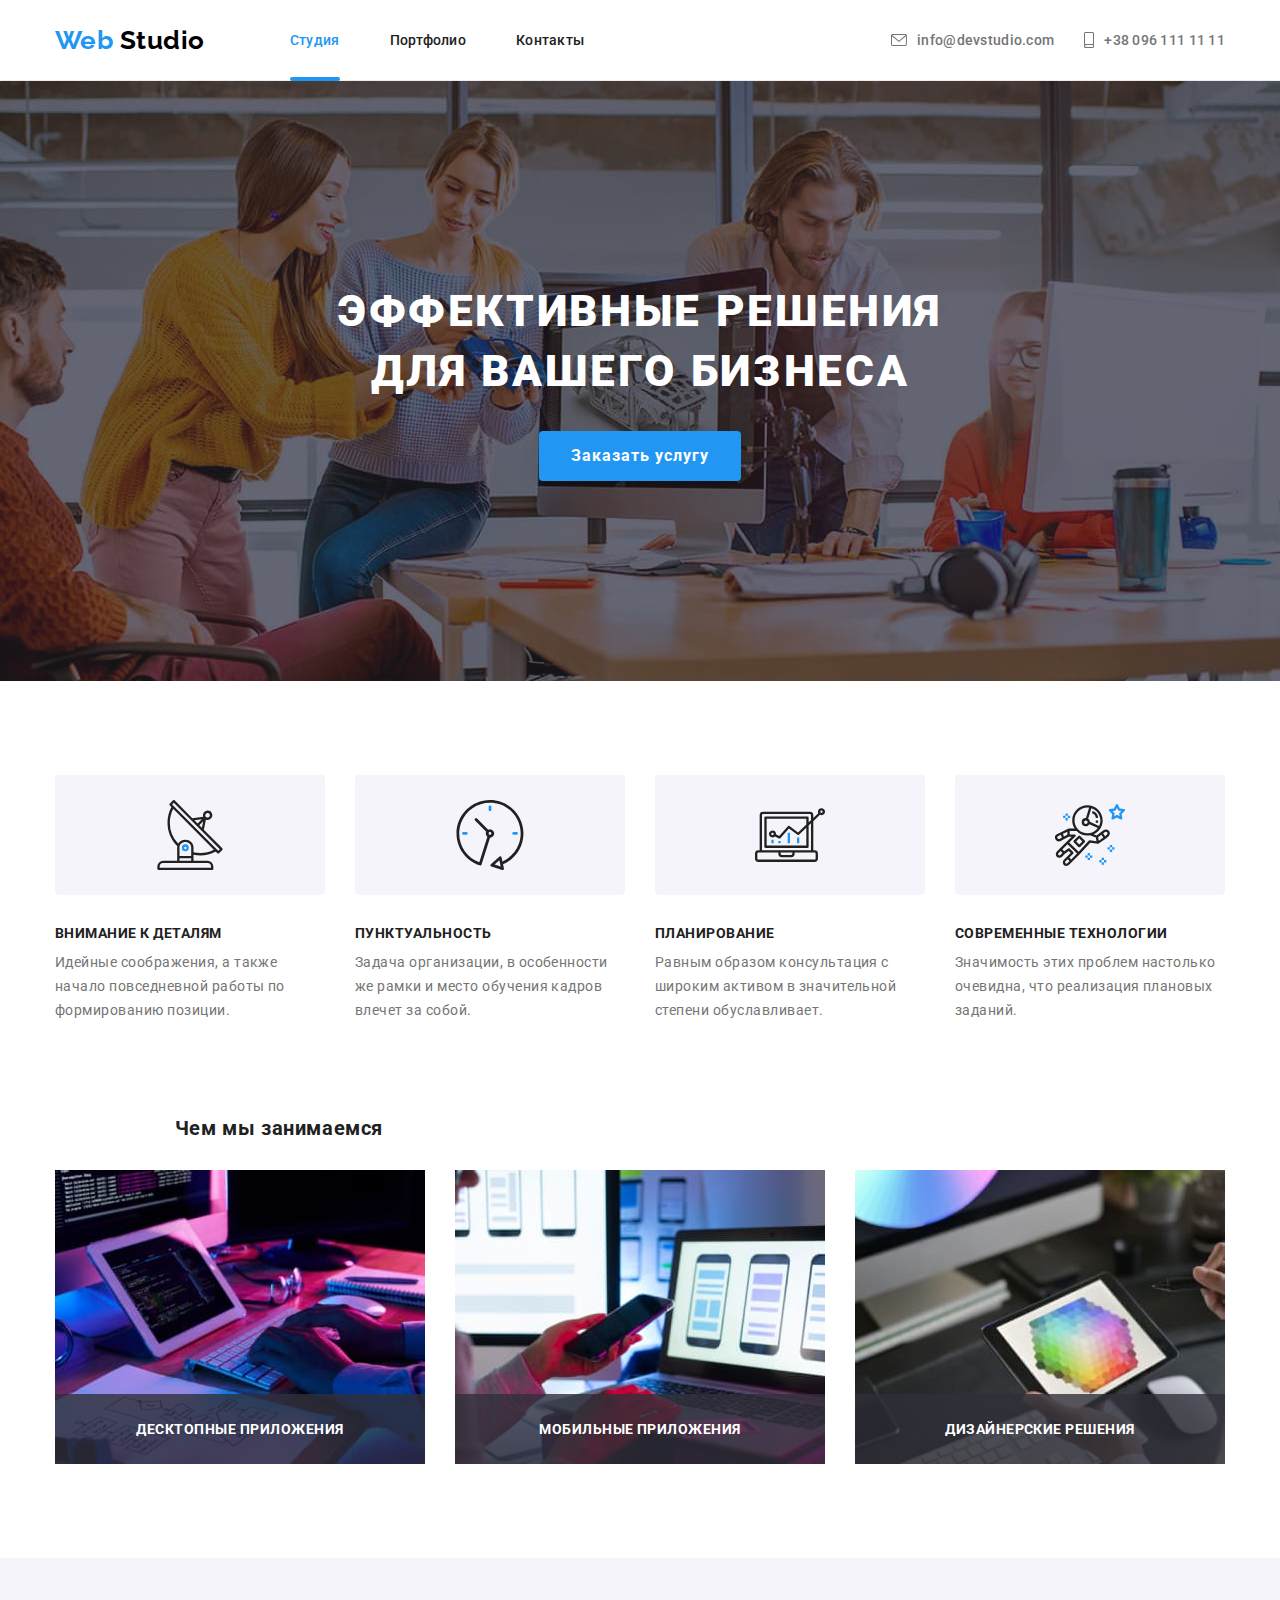
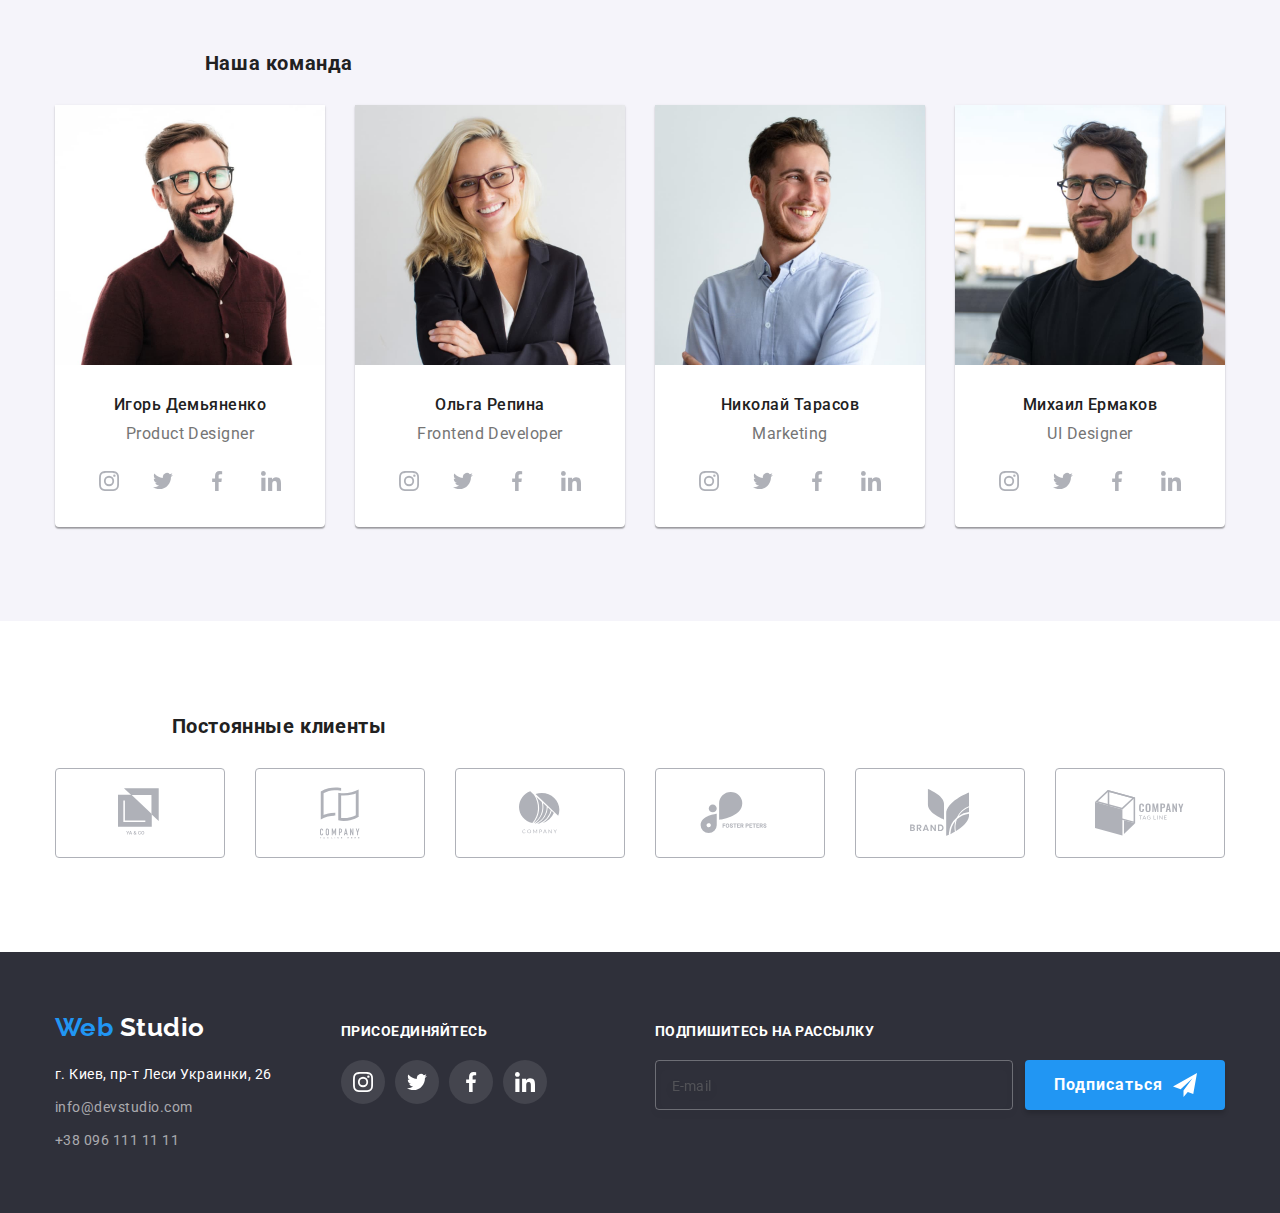
==== index.html @ e3953357 "1" ====
<!DOCTYPE html>
<html lang="ru">

<head>
    <meta charset="UTF-8" />
    <meta name="viewport" content="width=device-width, initial-scale=1.0" />
    <title>Studio</title>
    <link
        href="https://fonts.googleapis.com/css2?family=Raleway:wght@700&family=Roboto:wght@400;500;700;900&display=swap"
        rel="stylesheet" />
    <link rel="stylesheet" href="./css/normalize.css" />
    <link rel="stylesheet" href="./css/styles.css" />
    <link rel="stylesheet" href="./css/studio.css" />
    <link rel="stylesheet" href="./css/modal.css" />
</head>

<body>
    <header>
        <div class="container page-header">
            <nav class="header-nav">
                <a href="./" class="logo"> <span>Web </span>Studio</a>
                <ul class="site-nav list">
                    <li class="item"><a href="./index.html" class="link current">Студия</a></li>
                    <li class="item"><a href="./portfolio.html" class="link">Портфолио</a></li>
                    <li class="item"><a href="#" class="link">Контакты</a></li>
                </ul>
            </nav>
            <ul class="contacts list">
                <li class="contacts item">
                    <a href="mailto:info@devstudio.com" class="link" target="_blank" rel="noopener noreferrer">
                        <svg class="contacts-icon envelope">
                            <use href="./images/sprite.svg#icon-envelope"></use>
                        </svg>
                        <span>info@devstudio.com</span>
                    </a>
                </li>
                <li class="contacts item">
                    <a href="tel:+380961111111" class="link" target="_blank" rel="noopener noreferrer">
                        <svg class="contacts-icon smartphone">
                            <use href="./images/sprite.svg#icon-smartphone"></use>
                        </svg>
                        <span>+38 096 111 11 11</span>
                    </a>
                </li>
            </ul>
        </div>
    </header>
    <main>
        <!--Герой-->
        <section class="hero">
            <div class="hero-container">
                <h1 class="hero-title">Эффективные решения для вашего бизнеса</h1>
                <button type="button" class="btn-main" data-modal-open>Заказать услугу</button>
            </div>
        </section>
        <!--Преимущества-->
        <section class="features no-padding">
            <div class="container">
                <h2 hidden class="visually-hidden">Advantage</h2>
                <ul class="features-list list">
                    <li class="features-item">
                        <div class="features-icon-bg">
                            <svg class="features-icon">
                                <use href="./images/sprite.svg#icon-antenna"></use>
                            </svg>
                        </div>
                        <h3 class="features-title">Внимание к деталям</h3>
                        <p>Идейные соображения, а также начало повседневной работы по формированию позиции.</p>
                    </li>
                    <li class="features-item">
                        <div class="features-icon-bg">
                            <svg class="features-icon">
                                <use href="./images/sprite.svg#icon-clock"></use>
                            </svg>
                        </div>
                        <h3 class="features-title">Пунктуальность</h3>
                        <p>Задача организации, в особенности же рамки и место обучения кадров влечет за собой.</p>
                    </li>
                    <li class="features-item">
                        <div class="features-icon-bg">
                            <svg class="features-icon">
                                <use href="./images/sprite.svg#icon-diagram"></use>
                            </svg>
                        </div>
                        <h3 class="features-title">Планирование</h3>
                        <p>Равным образом консультация с широким активом в значительной степени обуславливает.</p>
                    </li>
                    <li class="features-item">
                        <div class="features-icon-bg">
                            <svg class="features-icon">
                                <use href="./images/sprite.svg#icon-astronaut"></use>
                            </svg>
                        </div>
                        <h3 class="features-title">Современные технологии</h3>
                        <p>Значимость этих проблем настолько очевидна, что реализация плановых заданий.</p>
                    </li>
                </ul>
            </div>
        </section>
        <!--Чем мы занимаемся-->
        <section class="services">
            <div class="container">
                <h2 class="section-title">Чем мы занимаемся</h2>
                <ul class="services-list list">
                    <li class="flex-element">
                        <img src="./images/img1.jpg" alt="Десктопные приложения" width="370" />
                        <h3>Десктопные приложения</h3>
                    </li>
                    <li class="flex-element">
                        <img src="./images/img2.jpg" alt="Мобильные приложения" width="370" />
                        <h3>Мобильные приложения</h3>
                    </li>
                    <li class="flex-element">
                        <img src="./images/img3.jpg" alt="Дизайнерские решения веб" width="370" />
                        <h3>Дизайнерские решения</h3>
                    </li>
                </ul>
            </div>
        </section>
        <!--Наша команда-->
        <section class="team">
            <div class="container">
                <h2 class="section-title">Наша команда</h2>
                <ul class="team-list list">
                    <li class="team-card">
                        <img src="images/img4.jpg" alt="Николай Кучеренко" width="270" />
                        <div class="team-main-info">
                            <h3>Игорь Демьяненко</h3>
                            <p>Product Designer</p>
                            <ul class="social-icons-list list">
                                <li class="social-icons-item">
                                    <a href="#" class="social-icons-link" target="_blank" rel="noopener noreferrer"
                                        aria-label="ссылка на Инстаграм">
                                        <svg class="social-icon" width="20" height="20">
                                            <use href="./images/sprite.svg#icon-instagram"></use>
                                        </svg>
                                    </a>
                                </li>
                                <li class="social-icons-item">
                                    <a href="#" class="social-icons-link" target="_blank" rel="noopener norefferer"
                                        aria-label="ссылка на Твиттер">
                                        <svg class="social-icon" width="20" height="20">
                                            <use href="./images/sprite.svg#icon-twitter"></use>
                                        </svg>
                                    </a>
                                </li>
                                <li class="social-icons-item">
                                    <a href="#" class="social-icons-link" target="_blank" rel="noopener norefferer"
                                        aria-label="ссылка на Фейсбук">
                                        <svg class="social-icon" width="20" height="20">
                                            <use href="./images/sprite.svg#icon-facebook"></use>
                                        </svg>
                                    </a>
                                </li>
                                <li class="social-icons-item">
                                    <a href="#" class="social-icons-link" target="_blank" rel="noopener norefferer"
                                        aria-label="ссылка на Линкэдин">
                                        <svg class="social-icon" width="20" height="20">
                                            <use href="./images/sprite.svg#icon-linkedin"></use>
                                        </svg>
                                    </a>
                                </li>
                            </ul>
                        </div>
                    </li>
                    <li class="team-card">
                        <img src="./images/img5.jpg" alt="Ольга Иванова" width="270" />
                        <div class="team-main-info">
                            <h3>Ольга Репина</h3>
                            <p>Frontend Developer</p>
                            <ul class="social-icons-list list">
                                <li class="social-icons-item">
                                    <a href="#" class="social-icons-link" target="_blank" rel="noopener noreferrer"
                                        aria-label="ссылка на Инстаграм">
                                        <svg class="social-icon" width="20" height="20">
                                            <use href="./images/sprite.svg#icon-instagram"></use>
                                        </svg>
                                    </a>
                                </li>
                                <li class="social-icons-item">
                                    <a href="#" class="social-icons-link" target="_blank" rel="noopener norefferer"
                                        aria-label="ссылка на Твиттер">
                                        <svg class="social-icon" width="20" height="20">
                                            <use href="./images/sprite.svg#icon-twitter"></use>
                                        </svg>
                                    </a>
                                </li>
                                <li class="social-icons-item">
                                    <a href="#" class="social-icons-link" target="_blank" rel="noopener norefferer"
                                        aria-label="ссылка на Фейсбук">
                                        <svg class="social-icon" width="20" height="20">
                                            <use href="./images/sprite.svg#icon-facebook"></use>
                                        </svg>
                                    </a>
                                </li>
                                <li class="social-icons-item">
                                    <a href="#" class="social-icons-link" target="_blank" rel="noopener norefferer"
                                        aria-label="ссылка на Линкэдин">
                                        <svg class="social-icon" width="20" height="20">
                                            <use href="./images/sprite.svg#icon-linkedin"></use>
                                        </svg>
                                    </a>
                                </li>
                            </ul>
                        </div>
                    </li>
                    <li class="team-card">
                        <img src="./images/img6.jpg" alt="Андрей Шевченко" width="270" />
                        <div class="team-main-info">
                            <h3>Николай Тарасов</h3>
                            <p>Marketing</p>
                            <ul class="social-icons-list list">
                                <li class="social-icons-item">
                                    <a href="#" class="social-icons-link" target="_blank" rel="noopener noreferrer"
                                        aria-label="ссылка на Инстаграм">
                                        <svg class="social-icon" width="20" height="20">
                                            <use href="./images/sprite.svg#icon-instagram"></use>
                                        </svg>
                                    </a>
                                </li>
                                <li class="social-icons-item">
                                    <a href="#" class="social-icons-link" target="_blank" rel="noopener norefferer"
                                        aria-label="ссылка на Твиттер">
                                        <svg class="social-icon" width="20" height="20">
                                            <use href="./images/sprite.svg#icon-twitter"></use>
                                        </svg>
                                    </a>
                                </li>
                                <li class="social-icons-item">
                                    <a href="#" class="social-icons-link" target="_blank" rel="noopener norefferer"
                                        aria-label="ссылка на Фейсбук">
                                        <svg class="social-icon" width="20" height="20">
                                            <use href="./images/sprite.svg#icon-facebook"></use>
                                        </svg>
                                    </a>
                                </li>
                                <li class="social-icons-item">
                                    <a href="#" class="social-icons-link" target="_blank" rel="noopener norefferer"
                                        aria-label="ссылка на Линкэдин">
                                        <svg class="social-icon" width="20" height="20">
                                            <use href="./images/sprite.svg#icon-linkedin"></use>
                                        </svg>
                                    </a>
                                </li>
                            </ul>
                        </div>
                    </li>
                    <li class="team-card">
                        <img src="./images/img7.jpg" alt="Иван Николаев" width="270" />
                        <div class="team-main-info">
                            <h3>Михаил Ермаков</h3>
                            <p>UI Designer</p>
                            <ul class="social-icons-list list">
                                <li class="social-icons-item">
                                    <a href="#" class="social-icons-link" target="_blank" rel="noopener noreferrer"
                                        aria-label="ссылка на Инстаграм">
                                        <svg class="social-icon" width="20" height="20">
                                            <use href="./images/sprite.svg#icon-instagram"></use>
                                        </svg>
                                    </a>
                                </li>
                                <li class="social-icons-item">
                                    <a href="#" class="social-icons-link" target="_blank" rel="noopener norefferer"
                                        aria-label="ссылка на Твиттер">
                                        <svg class="social-icon" width="20" height="20">
                                            <use href="./images/sprite.svg#icon-twitter"></use>
                                        </svg>
                                    </a>
                                </li>
                                <li class="social-icons-item">
                                    <a href="#" class="social-icons-link" target="_blank" rel="noopener norefferer"
                                        aria-label="ссылка на Фейсбук">
                                        <svg class="social-icon" width="20" height="20">
                                            <use href="./images/sprite.svg#icon-facebook"></use>
                                        </svg>
                                    </a>
                                </li>
                                <li class="social-icons-item">
                                    <a href="#" class="social-icons-link" target="_blank" rel="noopener norefferer"
                                        aria-label="ссылка на Линкэдин">
                                        <svg class="social-icon" width="20" height="20">
                                            <use href="./images/sprite.svg#icon-linkedin"></use>
                                        </svg>
                                    </a>
                                </li>
                            </ul>
                        </div>
                    </li>
                </ul>
            </div>
        </section>
        <!--Наши клиенты-->
        <section class="clients">
            <div class="container studio">
                <h2 class="section-title">Постоянные клиенты</h2>
                <ul class="clients-list list">
                    <li class="clients-item">
                        <a href="#" class="clients-link" target="_blank" rel="noopener noreferrer" aria-label="YA&KO">
                            <svg class="clients-icon" width="45" height="50">
                                <use href="./images/sprite.svg#icon-logo1"></use>
                            </svg>
                        </a>
                    </li>
                    <li class="clients-item">
                        <a href="#" class="clients-link" target="_blank" rel="noopener noreferrer"
                            aria-label="Company Tagline Here">
                            <svg class="clients-icon" width="40" height="52">
                                <use href="./images/sprite.svg#icon-logo2"></use>
                            </svg>
                        </a>
                    </li>
                    <li class="clients-item">
                        <a href="#" class="clients-link" target="_blank" rel="noopener noreferrer" aria-label="Company">
                            <svg class="clients-icon" width="41" height="43">
                                <use href="./images/sprite.svg#icon-logo3"></use>
                            </svg>
                        </a>
                    </li>
                    <li class="clients-item">
                        <a href="#" class="clients-link" target="_blank" rel="noopener noreferrer"
                            aria-label="Foster Peretrs">
                            <svg class="clients-icon" width="80" height="42">
                                <use href="./images/sprite.svg#icon-logo4"></use>
                            </svg>
                        </a>
                    </li>
                    <li class="clients-item">
                        <a href="#" class="clients-link" target="_blank" rel="noopener noreferrer" aria-label="Brand">
                            <svg class="clients-icon" width="59" height="47">
                                <use href="./images/sprite.svg#icon-logo5"></use>
                            </svg>
                        </a>
                    </li>
                    <li class="clients-item">
                        <a href="#" class="clients-link" target="_blank" rel="noopener noreferrer"
                            aria-label="Company Tag Line">
                            <svg class="clients-icon" width="89" height="46">
                                <use href="./images/sprite.svg#icon-logo6"></use>
                            </svg>
                        </a>
                    </li>
                </ul>
            </div>
        </section>
    </main>

    <!-- Футер -->

    <footer class="footer">
        <div class="footer-flexbox container">
            <div class="footer-block-contacts">
                <div class="footer-address-contacts">
                    <a href="./" class="logo logo-footer"> <span>Web </span>Studio</a>
                    <address class="address">
                        <ul class="list">
                            <li class="address-item">г. Киев, пр-т Леси Украинки, 26</li>
                            <li class="address-contacts">
                                <a href="mailto:info@devstudio.com" class="link" target="_blank"
                                    rel="noopener noreferrer">
                                    info@devstudio.com
                                </a>
                            </li>
                            <li class="address-contacts">
                                <a href="tel:+380961111111" class="link" target="_blank" rel="noopener noreferrer">
                                    +38 096 111 11 11
                                </a>
                            </li>
                        </ul>
                    </address>
                </div>
                <div class="footer-social-contacts">
                    <p>
                        <b class="call-to-activity">Присоединяйтесь</b>
                    </p>
                    <ul class="footer-social-icons-list list">
                        <li class="footer-social-icons-item">
                            <a href="#" class="footer-social-icons-link" target="_blank" rel="noopener noreferrer"
                                aria-label="ссылка на Инстаграм">
                                <svg class="footer-social-icon" width="20" height="20">
                                    <use href="./images/sprite.svg#icon-instagram"></use>
                                </svg>
                            </a>
                        </li>
                        <li class="footer-social-icons-item">
                            <a href="#" class="footer-social-icons-link" target="_blank" rel="noopener norefferer"
                                aria-label="ссылка на Твиттер">
                                <svg class="footer-social-icon" width="20" height="20">
                                    <use href="./images/sprite.svg#icon-twitter"></use>
                                </svg>
                            </a>
                        </li>
                        <li class="footer-social-icons-item">
                            <a href="#" class="footer-social-icons-link" target="_blank" rel="noopener norefferer"
                                aria-label="ссылка на Фейсбук">
                                <svg class="footer-social-icon" width="20" height="20">
                                    <use href="./images/sprite.svg#icon-facebook"></use>
                                </svg>
                            </a>
                        </li>
                        <li class="footer-social-icons-item">
                            <a href="#" class="footer-social-icons-link" target="_blank" rel="noopener norefferer"
                                aria-label="ссылка на Линкэдин">
                                <svg class="footer-social-icon" width="20" height="20">
                                    <use href="./images/sprite.svg#icon-linkedin"></use>
                                </svg>
                            </a>
                        </li>
                    </ul>
                </div>
            </div>
            <div class="footer-form">
                <p>
                    <b class="call-to-activity">Подпишитесь на рассылку</b>
                </p>
                <div class="input-form">
                    <form class="mail-form">
                        <div class="input-container">
                            
                            <input class="form-input-mail" type="text" id="mail" placeholder="E-mail" />
                        </div>
                        <button type="button" class="btn-footer">
                            Подписаться<svg class="icon-logo-thumb" width="24" height="24">
                                <use xlink:href="./images/symbol-defs.svg#icon-icon-send" />
                            </svg>
                        </button>
                    </form>
                </div>
            </div>
        </div>
    </footer>
    <div class="backdrop is-hidden" data-modal>





        <!-- Modal window -->

        <div class="modal">
            <div class="input-modal-title">
                <button type="button" class="btn-modal" data-modal-close>
                    <svg class="modal-icon" width="18" height="18">
                        <use href="./images/sprite.svg#close-back-18dp"></use>
                    </svg>
                </button>
                <h2 class="section-title">Оставьте свои данные, мы вам перезвоним</h2>
                <form action="#" class="modal-title-box">
                    
                    <div class="modal-form-field">
                        <label class="text-dec-label" for="name-form" name="user-name">Имя</label>
                        <input class="contact-form-text" type="text" name="user-name*" id="name-form"
                            class="contact-form-input">
                        <svg class="icon-form-input">
                            <use xlink:href="./images/sprite.svg#icon-human" />
                        </svg>
                    </div>

                    <div class="modal-form-field">

                        <label class="text-dec-label" for="tel-form">Телефон</label>
                        <input class="contact-form-text" type="tel" name="tel*" id="tel-form"
                            class="contact-form-input">
                        <svg class="icon-form-input">
                            <use xlink:href="./images/sprite.svg#icon-tel" />
                        </svg>
                    </div>


                    <div class="modal-form-field">

                        <label class="text-dec-label" for="mail-form">Почта</label>
                        <input class="contact-form-text" type="mail" name="mail*" id="mail-form"
                            class="contact-form-input">
                        <svg class="icon-form-input">
                            <use xlink:href="./images/sprite.svg#icon-mail" />
                        </svg>
                    </div>


                    <div class="modal-form-field">
                        <label class="text-dec-label" for="comment-form">Комментарий</label>
                        <textarea class="contact-form-massage" placeholder="Введите текст" name="user-messag"
                            type="comment" id="comment-form"></textarea>
                    </div>

                    <div class="modal-form-confirmation">
                        <input class="contact-form-input visually-hidden" type="checkbox" for="checkbox" value="accept"
                            name="policy" id="policy"></input>
                        <label class="confirmation" for="policy"><span class="confirmation-title">Соглашаюсь с рассылкой
                                и принимаю &nbsp;</span>
                            <a href="./index.html" class="accept-text-desc">Условия договора</a></label>
                    </div>


                    <button type="submit" class="btn-modal-push">Отправить</button>
                </form>

            </div>
        </div>
    </div>
    <script src="./js/modal.js"></script>
</body>

</html>
---- css/styles.css ----
:root {
    --primary-title-color: #212121;
    --primary-text-color: #757575;
    --accept-color: #2196f3;
    --white-color: #ffffff;
    --black-color: #000000;
    --footer-bg-color: #2f303a;
    --footer-text-color: rgba(255, 255, 255, 0.6);
}

html {
    box-sizing: border-box;
}

*,
*::before,
*::after {
    box-sizing: inherit;
}

body {
    font-family: 'Roboto', sans-serif;
    letter-spacing: 0.03em;
}

/* Утилиты */
a {
    display: block;
    text-decoration: none;
}

address {
    font-style: normal;
}

img {
    display: block;
}

.list {
    list-style: none;
    padding: 0;
    margin: 0;
}

.container {
    width: 1200px;
    margin-right: auto;
    margin-left: auto;
    padding-right: 15px;
    padding-left: 15px;
}

.visually-hidden {
    position: absolute !important;
    clip: rect(1px 1px 1px 1px);
    clip: rect(1px, 1px, 1px, 1px);
    padding: 0 !important;
    border: 0 !important;
    height: 1px !important;
    width: 1px !important;
    overflow: hidden;
}

/* Header */

header {
    border-bottom: 1px solid #ececec;
}

.page-header {
    display: flex;
    align-items: center;
}

.header-nav {
    display: flex;
    align-items: center;
}

.logo {
    font-family: 'Raleway', sans-serif;
    font-weight: 700;
    font-size: 26px;
    line-height: 1.192;
    color: var(--black-color);
}

.logo span {
    color: var(--accept-color);
}

.site-nav {
    display: flex;
    margin-left: 85px;
}

.site-nav .item:not(:last-child) {
    margin-right: 50px;
}

.site-nav .link {
    padding-top: 32px;
    padding-bottom: 32px;

    font-weight: 500;
    font-size: 14px;
    line-height: 1.143;
    letter-spacing: 0.02em;
    color: var(--primary-title-color);

    transition: color 250ms cubic-bezier(0.4, 0, 0.2, 1);
}

.site-nav .current {
    position: relative;
    color: var(--accept-color);
}

.site-nav .current::after {
    position: absolute;
    bottom: -1px;
    display: block;
    content: ' ';
    border-radius: 2px;
    width: 100%;
    height: 4px;
    background: var(--accept-color);
}

.site-nav .link:hover,
.site-nav .link:focus {
    color: var(--accept-color);
}

.contacts {
    display: flex;
    margin-left: auto;
}

.contacts .item + .item {
    margin-left: 30px;
}

.contacts .link {
    display: flex;
    align-items: center;
    font-weight: 500;
    font-size: 14px;
    line-height: 1.143;
    letter-spacing: 0.02em;
    color: #757575;

    transition: color 250ms cubic-bezier(0.4, 0, 0.2, 1);
}

.contacts-icon {
    margin-right: 10px;
    fill: currentColor;
}

.contacts-icon.envelope {
    width: 16px;
    height: 12px;
}

.contacts-icon.smartphone {
    width: 10px;
    height: 16px;
}

.contacts .link:hover,
.contacts .link:focus {
    color: var(--accept-color);
}

/* Футер */
.footer {
    background-color: #2f303a;
    color: var(--white-color);
}

.footer-flexbox {
    display: flex;
    justify-content: space-between;
    align-items: baseline;
    padding-top: 60px;
    padding-bottom: 60px;
}

.footer-block-contacts {
    display: flex;
    align-items: baseline;
}

.logo-footer {
    margin-bottom: 20px;
    color: var(--white-color);
}

.address > .list {
    font-weight: 400;
    font-size: 14px;
    line-height: 1.714;
}

.address-contacts .link {
    margin-top: 9px;
    color: var(--footer-text-color);

    transition: color 250ms cubic-bezier(0.4, 0, 0.2, 1);
}

.address-contacts .link:hover,
.address-contacts .link:focus {
    color: var(--accept-color);
}

.footer-social-contacts {
    margin-left: 69px;
}

.footer p {
    margin-top: 0;
    margin-bottom: 20px;
}

.call-to-activity {
    font-weight: 700;
    font-size: 14px;
    line-height: 1.143;
    text-transform: uppercase;
}

.footer-social-icons-list {
    display: flex;
    justify-content: center;
}
.footer-social-icons-link {
    display: flex;
    justify-content: center;
    align-items: center;
    width: 44px;
    height: 44px;
    border-radius: 50%;
    color: var(--white-color);
    background-color: rgba(255, 255, 255, 0.1);

    transition: background-color 250ms cubic-bezier(0.4, 0, 0.2, 1);
}

.footer-social-icons-item:not(:last-child) {
    margin-right: 10px;
}

.footer-social-icons-link:hover,
.footer-social-icons-link:focus {
    background-color: var(--accept-color);
}

.footer-social-icon {
    fill: currentColor;
}

.input-form {
    display: flex;
}

.email-input {
    display: flex;
    align-items: center;
    border-radius: 4px;
    padding: 15px 295px 16px 15px;
    margin-right: 12px;
    font-weight: 400;
    font-size: 16px;
    line-height: 1.25;
    color: var(--footer-text-color);
    border: 1px solid rgba(255, 255, 255, 0.3);
}

.btn-footer {
    display: flex;
    align-items: center;
    min-width: 200px;
    min-height: 50px;
    padding: 10px 28px 10px 29px;
    border-radius: 4px;

    font-weight: 700;
    font-size: 16px;
    line-height: 1.875;
    text-align: center;
    letter-spacing: 0.06em;
    color: var(--white-color);
    background: var(--accept-color);
    box-shadow: 0px 4px 4px rgba(0, 0, 0, 0.15);
    cursor: pointer;
}


.icon-logo-thumb {
    justify-content: center;
    align-items: center;
    fill: white;
    margin-left: 10px;
}
---- css/studio.css ----
section {
    padding-top: 94px;
    padding-bottom: 94px;
}

/* Секция героя */
.hero {
    display: flex;
    max-width: 1600px;
    min-height: 600px;
    margin-left: auto;
    margin-right: auto;

    background-color: #c4c4c4;
    background-image: linear-gradient(to right, rgba(47, 48, 58, 0.4), rgba(47, 48, 58, 0.4)), url(../images/hero-img.jpg);
    background-repeat: no-repeat;
    background-position: center;
    background-size: cover;
}

.hero-container {
    display: flex;
    flex-wrap: wrap;
    justify-content: center;
    max-width: 696px;
    margin: auto;
}

.hero-title {
    margin-top: 0;
    margin-bottom: 30px;

    font-weight: 900;
    font-size: 44px;
    line-height: 1.364;
    letter-spacing: 0.06em;
    text-align: center;
    text-transform: uppercase;
    color: var(--white-color);
}

.btn-main {
    border-radius: 4px;
    border: 0 solid transparent;
    min-width: 200px;
    padding: 10px 32px;

    font-weight: 700;
    font-size: 16px;
    line-height: 1.875;

    letter-spacing: 0.06em;
    color: var(--white-color);
    background-color: var(--accept-color);
    box-shadow: 0px 4px 4px rgba(0, 0, 0, 0.15);
    cursor: pointer;

    transition: color 250ms cubic-bezier(0.4, 0, 0.2, 1), background-color 250ms cubic-bezier(0.4, 0, 0.2, 1);
}

.btn-main:hover,
.btn-main:focus {
    color: var(--accept-color);
    background-color: var(--white-color);
}

/* Заголовки секций */
.section-title {
    margin-top: 0;
    margin-bottom: 50px;
    font-weight: bold;
    font-size: 36px;
    line-height: 1.167;
    text-align: center;
    color: var(--primary-title-color);
}

/* Преимущества */

section.no-padding {
    padding-bottom: 0;
}

.features-list {
    display: flex;
}

.features-list > .features-item {
    width: calc((100% -90px) / 4);
}

.features-list > .features-item:not(:last-child) {
    margin-right: 30px;
}

.features-icon-bg {
    display: flex;
    justify-content: center;
    align-items: center;
    width: 270px;
    height: 120px;
    background-color: #f5f4fa;
    border-radius: 4px;
}

.features-icon {
    width: 70px;
    height: 70px;
}

.features-title {
    margin-top: 30px;
    margin-bottom: 10px;

    font-weight: 700;
    font-size: 14px;
    line-height: 1.143;
    text-transform: uppercase;
    color: var(--primary-title-color);
}

.features p {
    margin: 0;
    font-weight: 400;
    font-size: 14px;
    line-height: 1.714;
    color: var(--primary-text-color);
}

/* Чем мы занимаемся */
.services-list {
    display: flex;
    flex-wrap: wrap;
}

.services-list .flex-element {
    width: calc((100% - 60px) / 3);
}

.services-list .flex-element:not(:nth-child(3n)) {
    margin-right: 30px;
}

.services-list .flex-element {
    position: relative;
}

.services-list h3 {
    position: absolute;
    bottom: 0;
    margin: 0;
    padding-top: 27px;
    padding-bottom: 27px;
    font-weight: 700;
    font-size: 14px;
    line-height: 1.143;
    text-align: center;
    text-transform: uppercase;

    width: 100%;
    height: 70px;
    color: var(--white-color);
    background: rgba(47, 48, 58, 0.8);
}

/* Наша команда */
.team {
    background-color: #f5f4fa;
}

.team-list {
    display: flex;
    flex-wrap: wrap;
}

.team-card {
    width: calc((100% - 90px) / 4);
    border-radius: 0px 0px 4px 4px;
    background-color: var(--white-color);
    box-shadow: 0px 1px 3px rgba(0, 0, 0, 0.12), 0px 1px 1px rgba(0, 0, 0, 0.14), 0px 2px 1px rgba(0, 0, 0, 0.2);
}

.team-list .team-card:not(:nth-child(4n)) {
    margin-right: 30px;
}

.team-main-info {
    padding-top: 30px;
    padding-bottom: 24px;
}

.team h3 {
    margin-top: 0;
    margin-bottom: 10px;

    font-weight: 500;
    font-size: 16px;
    line-height: 1.187;
    text-align: center;
    color: var(--primary-title-color);
}

.team p {
    margin-top: 0;
    margin-bottom: 16px;

    font-weight: 400;
    font-size: 16px;
    line-height: 1.187;
    text-align: center;
    color: var(--primary-text-color);
}

.social-icons-list {
    display: flex;
    justify-content: center;
}
.social-icons-link {
    display: flex;
    justify-content: center;
    align-items: center;
    width: 44px;
    height: 44px;
    border-radius: 50%;
    color: #afb1b8;
    background-color: transparent;

    transition: color 250ms cubic-bezier(0.4, 0, 0.2, 1), background-color 250ms cubic-bezier(0.4, 0, 0.2, 1);
}

.social-icons-item:not(:last-child) {
    margin-right: 10px;
}

.social-icons-link:hover,
.social-icons-link:focus {
    color: var(--white-color);
    background-color: var(--accept-color);
}

.social-icon {
    fill: currentColor;
}

/* Наши клиенты */

.clients-list {
    display: flex;
}

.clients-list .clients-item {
    width: calc((100% - 150px) / 6);
}

.clients-list .clients-item:not(:nth-child(6n)) {
    margin-right: 30px;
}

.clients-link {
    display: flex;
    justify-content: center;
    align-items: center;
    width: 170px;
    height: 90px;

    border: 1px solid #afb1b8;
    box-sizing: border-box;
    border-radius: 4px;
    color: #afb1b8;

    transition: color 250ms cubic-bezier(0.4, 0, 0.2, 1), background-color 250ms cubic-bezier(0.4, 0, 0.2, 1);
}

.clients-icon {
    fill: currentColor;
}

.clients-link:hover,
.clients-link:focus {
    border-color: var(--accept-color);
    color: var(--accept-color);
}

/* кнопка подписаться - футер */


.btn-modal {
    width: 30px;
    height: 30px;
    margin-top: 8px;
    margin-right: 8px;
    background-color: var(--white-color);
    border: 1px solid rgba(0, 0, 0, 0.1);
    box-sizing: border-box;
    border-radius: 50%;
    cursor: pointer;
}


.form-input-label {

    display: flex;
    position: absolute;
    color: rgba(255, 255, 255, 0.6);
    top: 50%;
    left: 16px;
    transform: translateY(-50%);

}

.mail-form {
    display: flex;
}

.input-container {
    display: flex;
    position: relative;
    justify-content: center;
    margin-right: 12px;
}

.form-input-mail {
    color: white;
    padding: 15px 0 15px 16px;
    background-color: transparent;
    border: 1px solid rgba(255, 255, 255, 0.3);
    box-sizing: border-box;
    filter: drop-shadow(0px 4px 4px rgba(0, 0, 0, 0.15));
    border-radius: 4px;
    width: 358px;
    height: 50px;
}

.btn-footer {
    border: 0 solid transparent;
    background-color: var(--accept-color);
    transition: color 250ms cubic-bezier(0.4, 0, 0.2, 1),
        background-color 250ms cubic-bezier(0.4, 0, 0.2, 1);
}

.form-input-mail:focus + form-input-label {
    opacity: 0;
}
---- css/modal.css ----
/* модальное окно */



.backdrop {
    position: fixed;
    top: 0;
    left: 0;
    bottom: 0;
    right: 0;

    background-color: rgba(0, 0, 0, 0.2);

    transition: opacity 250ms cubic-bezier(0.4, 0, 0.2, 1);
}

.backdrop.is-hidden {
    transform: translateY(-100%);
    transition: 1s;
}

.is-hidden {
    transform: translateY(-0%);
}


.modal {
    padding: 40px;
    border-radius: 4px;
    position: absolute;
    top: 221px;
    left: 50%;
    transform: translate(-50%);
    transition: 51s;

    display: flex;
    justify-content: flex-end;
    width: 528px;
    background-color: var(--white-color);

    transition: transform 250ms cubic-bezier(0.4, 0, 0.2, 1);
}


/* Заполнение модалки */

.btn-modal {
    position: absolute;
    top: 8px;
    right: 8px;
    display: flex;
    justify-content: center;
    align-items: center;
    margin: 0;
    padding: 0;
    color: var(--primary-title-color);
}

.btn-modal:hover {
    color: var(--accept-color);
}

.modal-icon {
    fill: currentColor;
}

.section-title {
    width: 448px;
    height: 23px;
    font-family: Roboto;
    font-style: normal;
    margin-bottom: 30px;
   
   font-family: Roboto;
   font-style: normal;
   font-weight: bold;
   font-size: 20px;
   line-height: 23px;
   text-align: center;
   letter-spacing: 0.03em;
    
  
}


.btn-modal-push {
    position: relative;
    left: 50%;
    transform: translate(-50%, 0);
    width: 200px;
    height: 50px;
    border: 0 solid transparent;
    color: var(--white-color);
    background-color: var(--accept-color);
    transition: color 250ms cubic-bezier(0.4, 0, 0.2, 1),
        background-color 250ms cubic-bezier(0.4, 0, 0.2, 1);
    border-radius: 4px;
    cursor: pointer;
    margin-bottom: 0;
    padding: 0;
}

.modal-title-box {
    display: flex;
    flex-direction: column;
    margin: 0 auto;
}

.contact-form-massage {
    margin-top: 4px;
    padding: 12px 16px;
    width: 100%;
    height: 120px;
    margin-bottom: 10px;
    background: #FFFFFF;
    border-radius: 4px;
    resize: none;
    border: 1px solid rgba(33, 33, 33, 0.2);
    box-sizing: border-box;
    outline: none;
}


::-webkit-input-placeholder {
    font-family: Roboto;
    font-style: normal;
    font-weight: normal;
    font-size: 14px;
    line-height: 16px;
    letter-spacing: 0.01em;
    color: rgba(117, 117, 117, 0.5);
}

::-moz-placeholder {
    font-family: Roboto;
    font-style: normal;
    font-weight: normal;
    font-size: 14px;
    line-height: 16px;
    letter-spacing: 0.01em;
    color: rgba(117, 117, 117, 0.5);
}

/* Firefox 19+ */
:-moz-placeholder {
    font-family: Roboto;
    font-style: normal;
    font-weight: normal;
    font-size: 14px;
    line-height: 16px;
    letter-spacing: 0.01em;
    color: rgba(117, 117, 117, 0.5);
}

/* Firefox 18- */
:-ms-input-placeholder {
    font-family: Roboto;
    font-style: normal;
    font-weight: normal;
    font-size: 14px;
    line-height: 16px;
    letter-spacing: 0.01em;
    color: rgba(117, 117, 117, 0.5);
}

.contact-form-text {
    padding-left: 42px;
    width: 100%;
    height: 40px;
    margin-bottom: 28px;
    background: #FFFFFF;
    border-radius: 4px;
    resize: none;
    border: 1px solid rgba(33, 33, 33, 0.2);
    box-sizing: border-box;
    outline: none;
}




.text-dec-label {
    position: absolute;
    font-family: Roboto;
    font-style: normal;
    font-weight: normal;
    font-size: 12px;
    line-height: 14px;
    letter-spacing: 0.01em;
    color: #757575;
    transform: translateY(-100%);
    top: -4px;
}


.accept-text-desc {
    font-family: Roboto;
    font-style: normal;
    font-weight: normal;
    font-size: 14px;
    line-height: 13px;
    letter-spacing: 0.03em;
    border-bottom: 2px solid #188CE8;
    color: var(--accept-color);
}


.confirmation {
    display: flex;
    align-items: center;
    margin-bottom: 30px;
}

.confirmation-title {
    font-family: Roboto;
    font-style: normal;
    font-weight: normal;
    font-size: 14px;
    line-height: 24px;
    letter-spacing: 0.03em;
    color: #757575;
}

.icon-form-input {
    top: 11px;
    left: 12px;
    position: absolute;
    width: 18px;
    height: 18px;
    justify-content: center;
    align-items: center;
    fill: #212121;
}

.modal-form-field {
    position: relative;
}

.modal-form-confirmation {
    position: relative;
}

.contact-form-text:hover {
border-color: #2196F3;
}

.modal-form-field:hover  .icon-form-input {
    fill: #2196F3;
}

.confirmation::before {
    content: "";
    width: 16px;
    height: 15px;
    background: url(../images/vector-box.svg);
    margin-right: 7px;
}


.contact-form-input:checked+.confirmation::before {
    background-image: url(../images/icon-check.svg);
}

.contact-form-input:checked+.confirmation .confirmation-title {
    color:#2196F3;
}
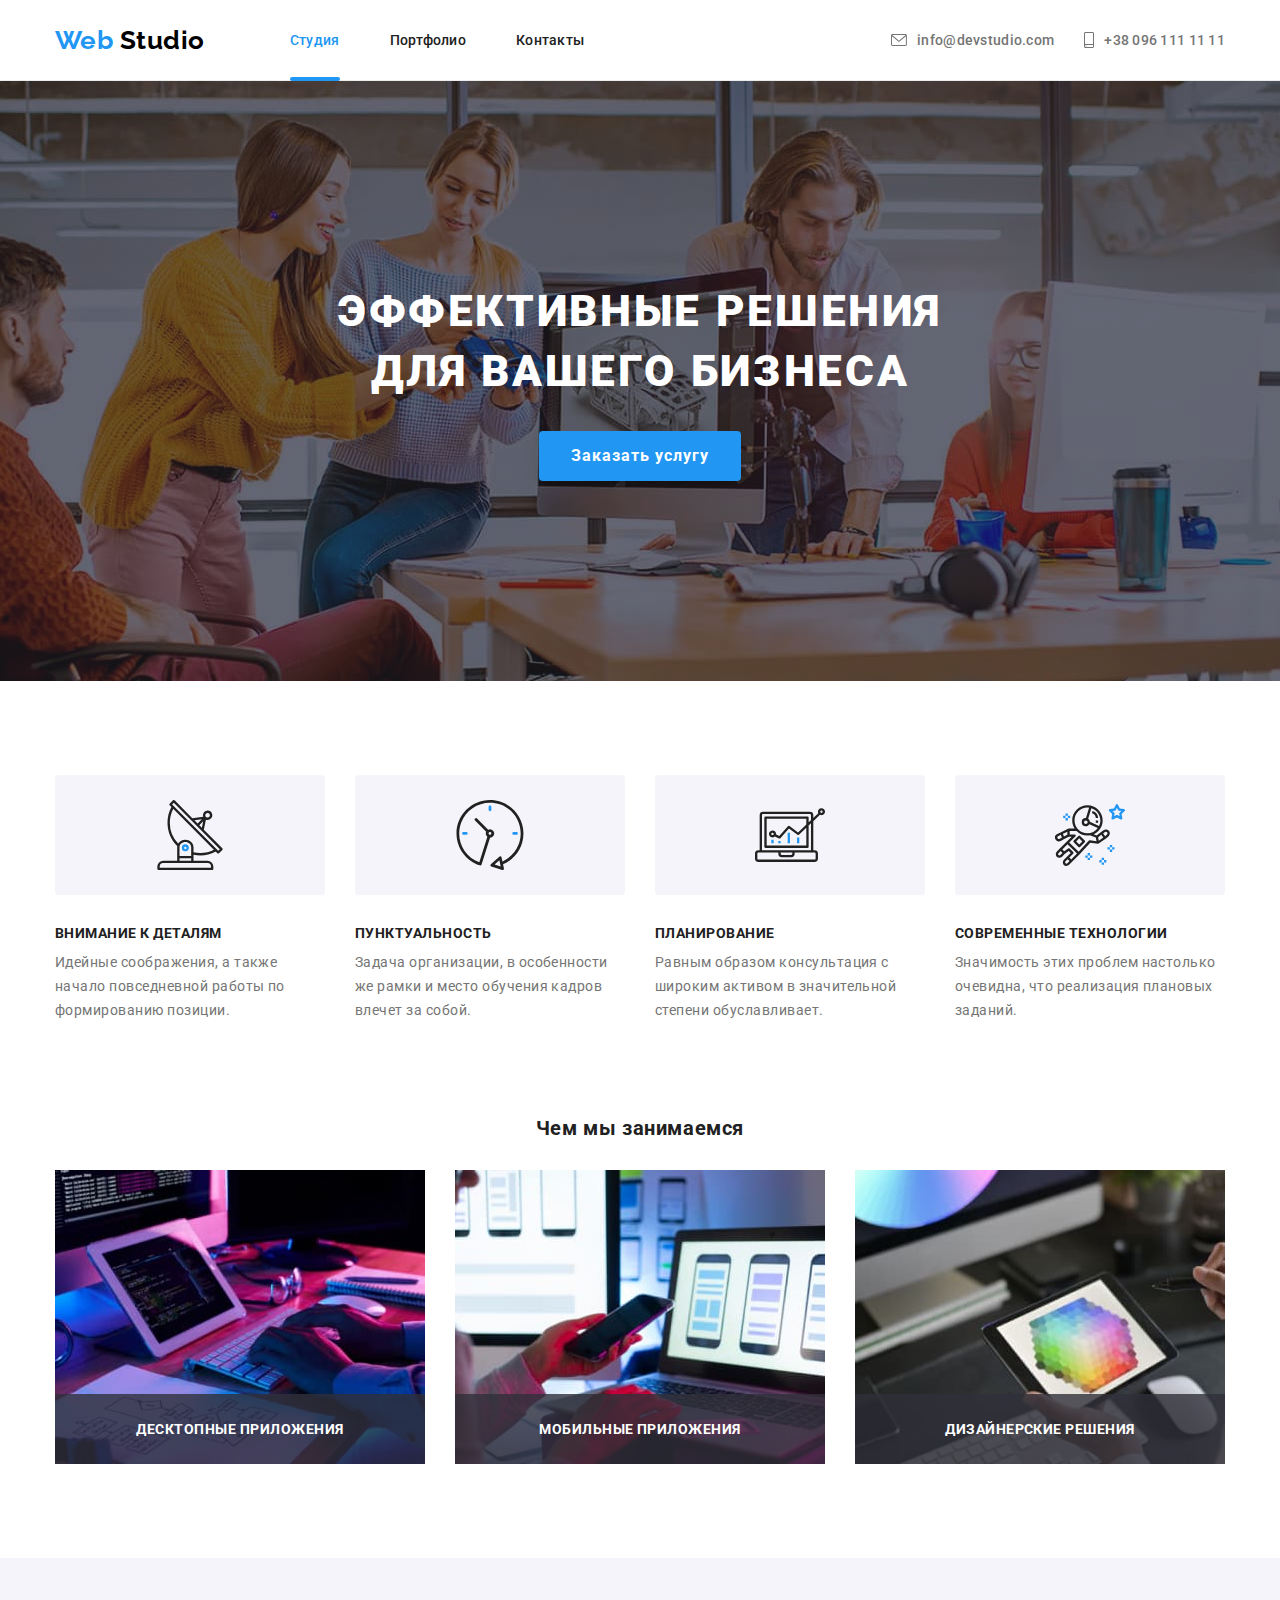
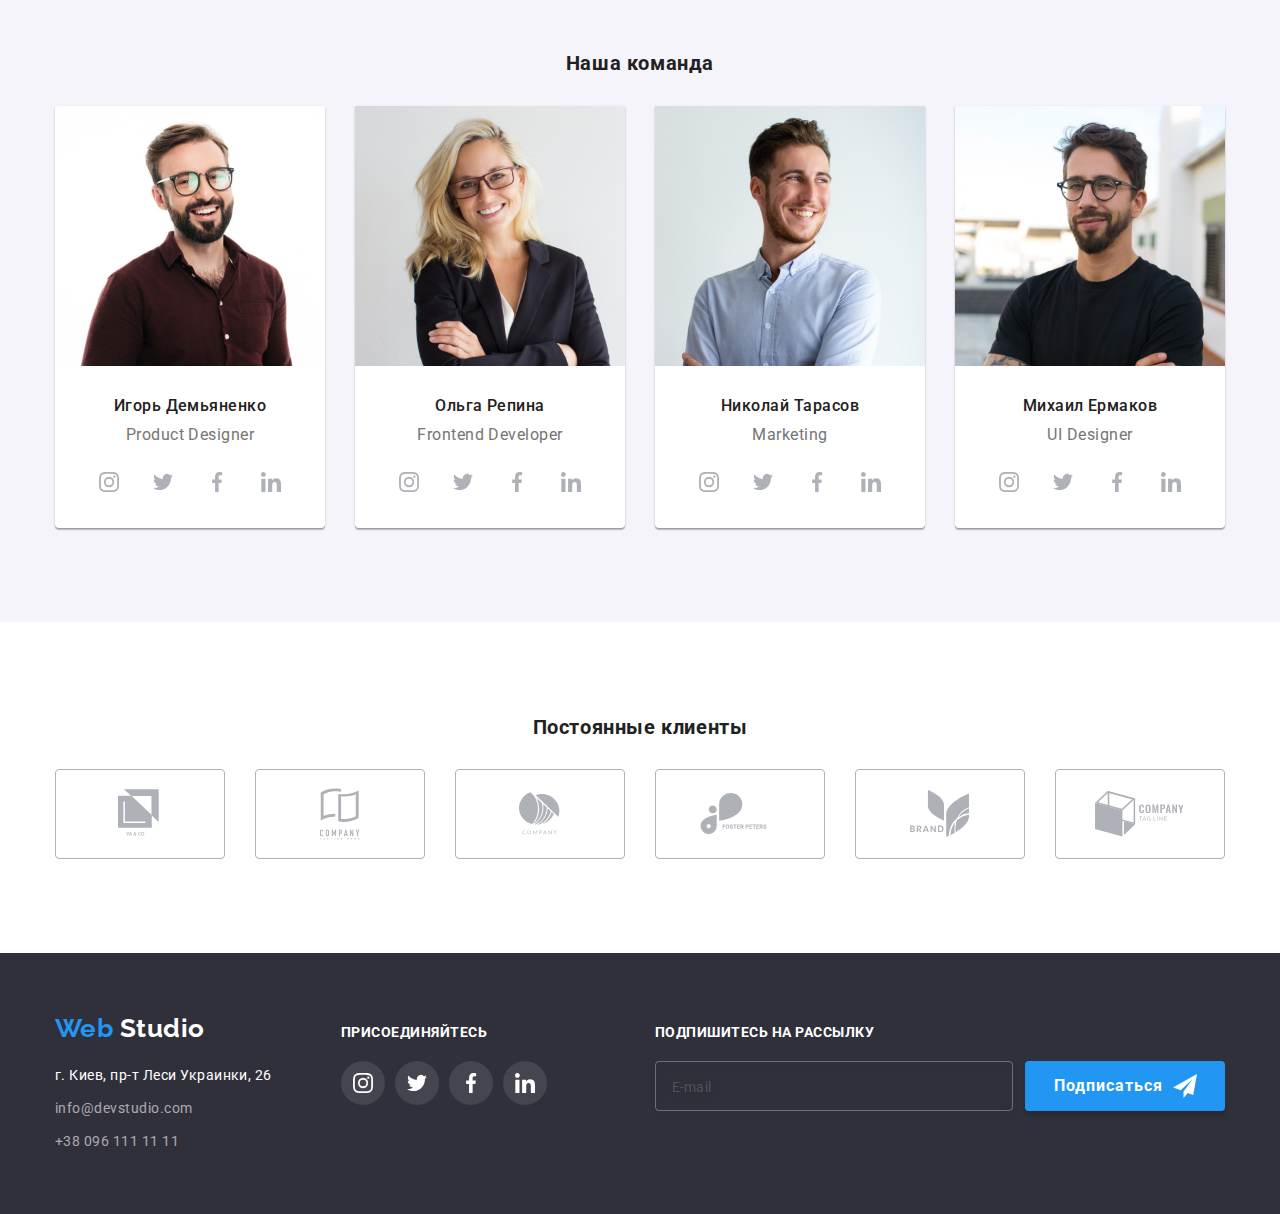
==== commit 7aa2ff3d: "1" ====
--- a/index.html
+++ b/index.html
@@ -415,7 +415,7 @@
                 <div class="input-form">
                     <form class="mail-form">
                         <div class="input-container">
-                            
+
                             <input class="form-input-mail" type="text" id="mail" placeholder="E-mail" />
                         </div>
                         <button type="button" class="btn-footer">
@@ -428,14 +428,13 @@
             </div>
         </div>
     </footer>
+
+
+
+
+    <!-- Modal window -->
+
     <div class="backdrop is-hidden" data-modal>
-
-
-
-
-
-        <!-- Modal window -->
-
         <div class="modal">
             <div class="input-modal-title">
                 <button type="button" class="btn-modal" data-modal-close>
@@ -445,7 +444,7 @@
                 </button>
                 <h2 class="section-title">Оставьте свои данные, мы вам перезвоним</h2>
                 <form action="#" class="modal-title-box">
-                    
+
                     <div class="modal-form-field">
                         <label class="text-dec-label" for="name-form" name="user-name">Имя</label>
                         <input class="contact-form-text" type="text" name="user-name*" id="name-form"
@@ -501,5 +500,4 @@
     <script src="./js/modal.js"></script>
 </body>
 
-</html>
-
+</html>--- a/css/styles.css
+++ b/css/styles.css
@@ -16,8 +16,10 @@
 *,
 *::before,
 *::after {
+    /* outline: 1px solid red; */
     box-sizing: inherit;
 }
+
 
 body {
     font-family: 'Roboto', sans-serif;
--- a/css/modal.css
+++ b/css/modal.css
@@ -1,44 +1,37 @@
 /* модальное окно */
-
-
-
 .backdrop {
     position: fixed;
+    left: 0;
+    right: 0;
     top: 0;
-    left: 0;
     bottom: 0;
-    right: 0;
-
-    background-color: rgba(0, 0, 0, 0.2);
-
-    transition: opacity 250ms cubic-bezier(0.4, 0, 0.2, 1);
-}
-
-.backdrop.is-hidden {
-    transform: translateY(-100%);
-    transition: 1s;
-}
-
-.is-hidden {
-    transform: translateY(-0%);
-}
-
+    background-color: rgba(0, 0, 0, 0.5);
+    transition: all .1s ease;
+}
 
 .modal {
     padding: 40px;
     border-radius: 4px;
     position: absolute;
-    top: 221px;
+    top: 50%;
     left: 50%;
-    transform: translate(-50%);
+    transform: translate(-50%, -50%) scale(1);
     transition: 51s;
-
-    display: flex;
-    justify-content: flex-end;
-    width: 528px;
+    min-width: 528px;
     background-color: var(--white-color);
-
-    transition: transform 250ms cubic-bezier(0.4, 0, 0.2, 1);
+    background-color: #fff;
+    transition: transform .3s linear;
+}
+
+.backdrop.is-hidden .modal {
+    transform: scale(0);
+}
+
+.is-hidden {
+    transition: all .2s ease;
+    opacity: 0;
+    pointer-events: none;
+    visibility: hidden;
 }
 
 
@@ -65,21 +58,9 @@
 }
 
 .section-title {
-    width: 448px;
-    height: 23px;
-    font-family: Roboto;
-    font-style: normal;
     margin-bottom: 30px;
-   
-   font-family: Roboto;
-   font-style: normal;
-   font-weight: bold;
-   font-size: 20px;
-   line-height: 23px;
-   text-align: center;
-   letter-spacing: 0.03em;
-    
-  
+    font-size: 20px;
+    letter-spacing: 0.03em;
 }
 
 
@@ -107,11 +88,11 @@
 }
 
 .contact-form-massage {
-    margin-top: 4px;
+
     padding: 12px 16px;
     width: 100%;
     height: 120px;
-    margin-bottom: 10px;
+
     background: #FFFFFF;
     border-radius: 4px;
     resize: none;
@@ -167,7 +148,6 @@
     padding-left: 42px;
     width: 100%;
     height: 40px;
-    margin-bottom: 28px;
     background: #FFFFFF;
     border-radius: 4px;
     resize: none;
@@ -194,6 +174,7 @@
 
 
 .accept-text-desc {
+    display: inline;
     font-family: Roboto;
     font-style: normal;
     font-weight: normal;
@@ -206,9 +187,10 @@
 
 
 .confirmation {
+    justify-content: center;
+
     display: flex;
     align-items: center;
-    margin-bottom: 30px;
 }
 
 .confirmation-title {
@@ -233,18 +215,26 @@
 }
 
 .modal-form-field {
+    max-height: 120px;
+    position: relative;
+}
+
+.modal-form-field:not(:nth-child(4)) {
+    margin-bottom: 28px;
     position: relative;
 }
 
 .modal-form-confirmation {
+    margin-top: 20px;
+    margin-bottom: 30px;
     position: relative;
 }
 
 .contact-form-text:hover {
-border-color: #2196F3;
-}
-
-.modal-form-field:hover  .icon-form-input {
+    border-color: #2196F3;
+}
+
+.modal-form-field:hover .icon-form-input {
     fill: #2196F3;
 }
 
@@ -262,6 +252,5 @@
 }
 
 .contact-form-input:checked+.confirmation .confirmation-title {
-    color:#2196F3;
-}
-
+    color: #2196F3;
+}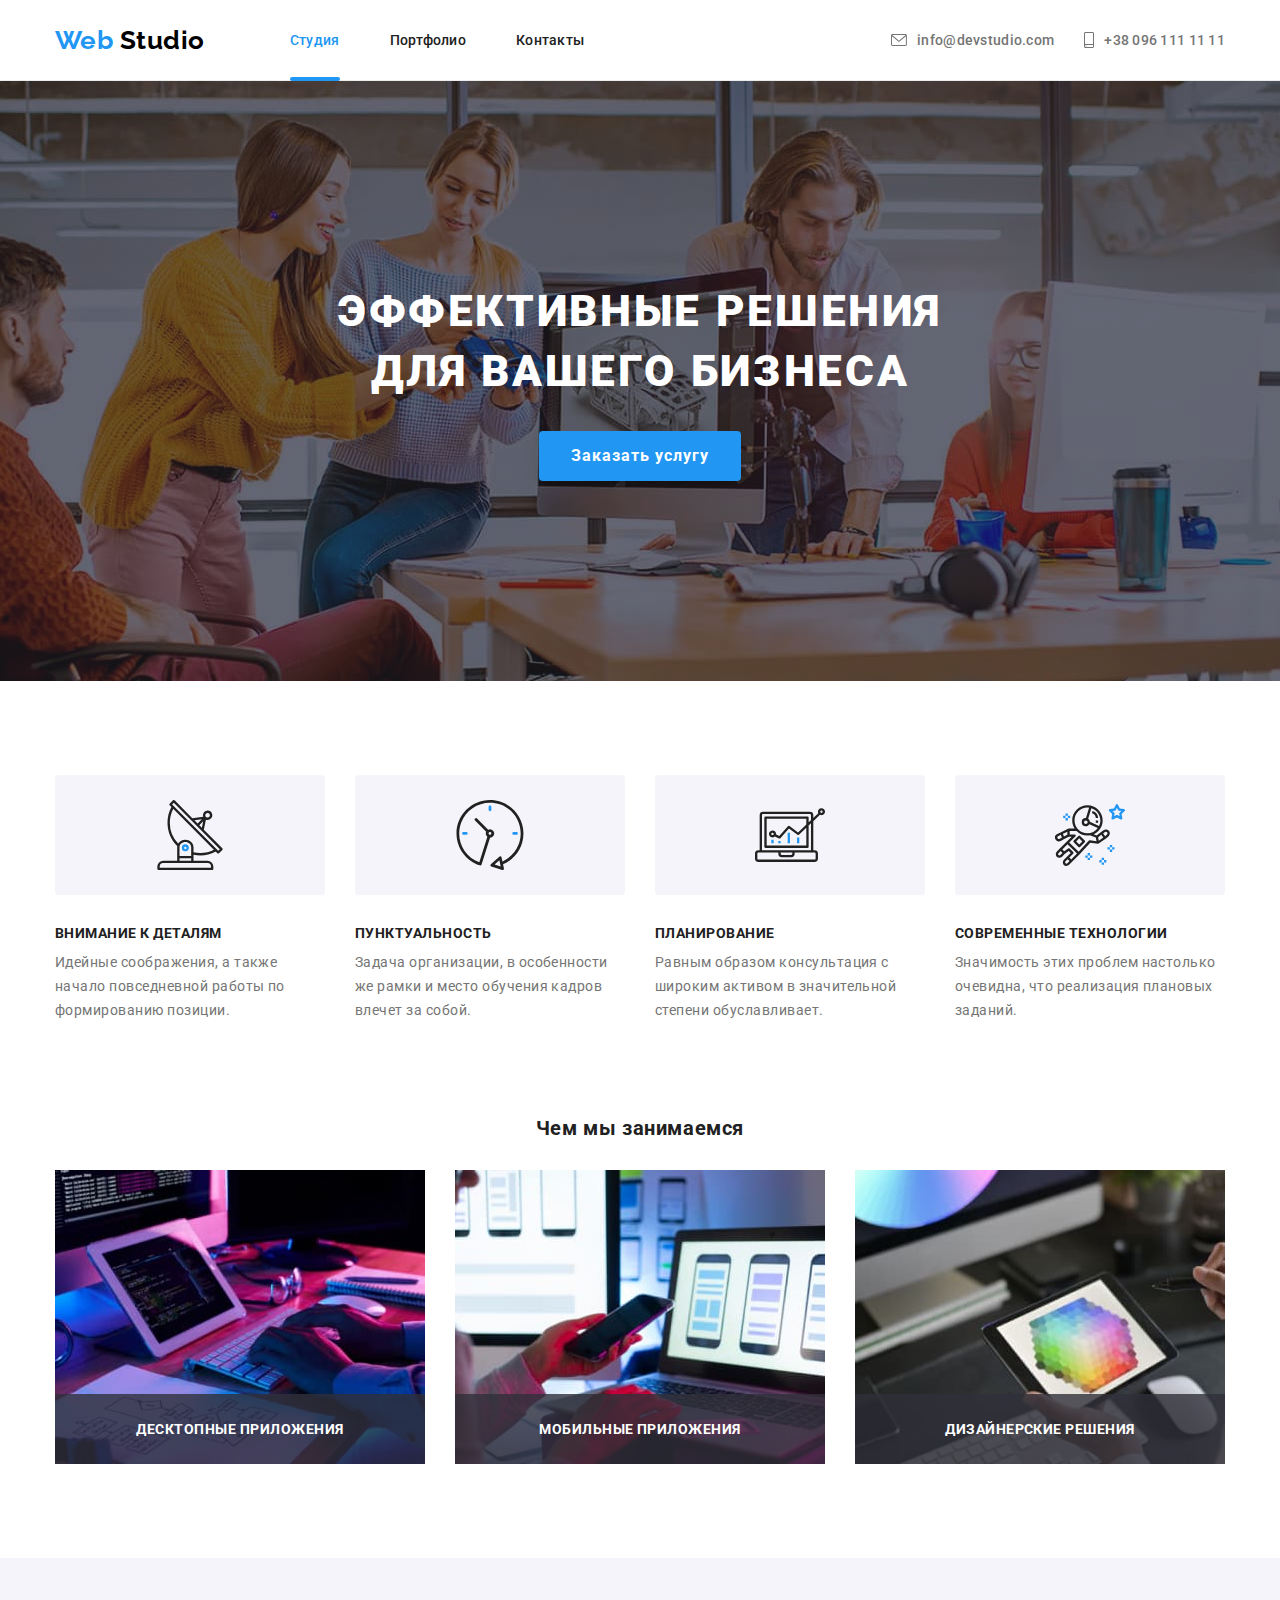
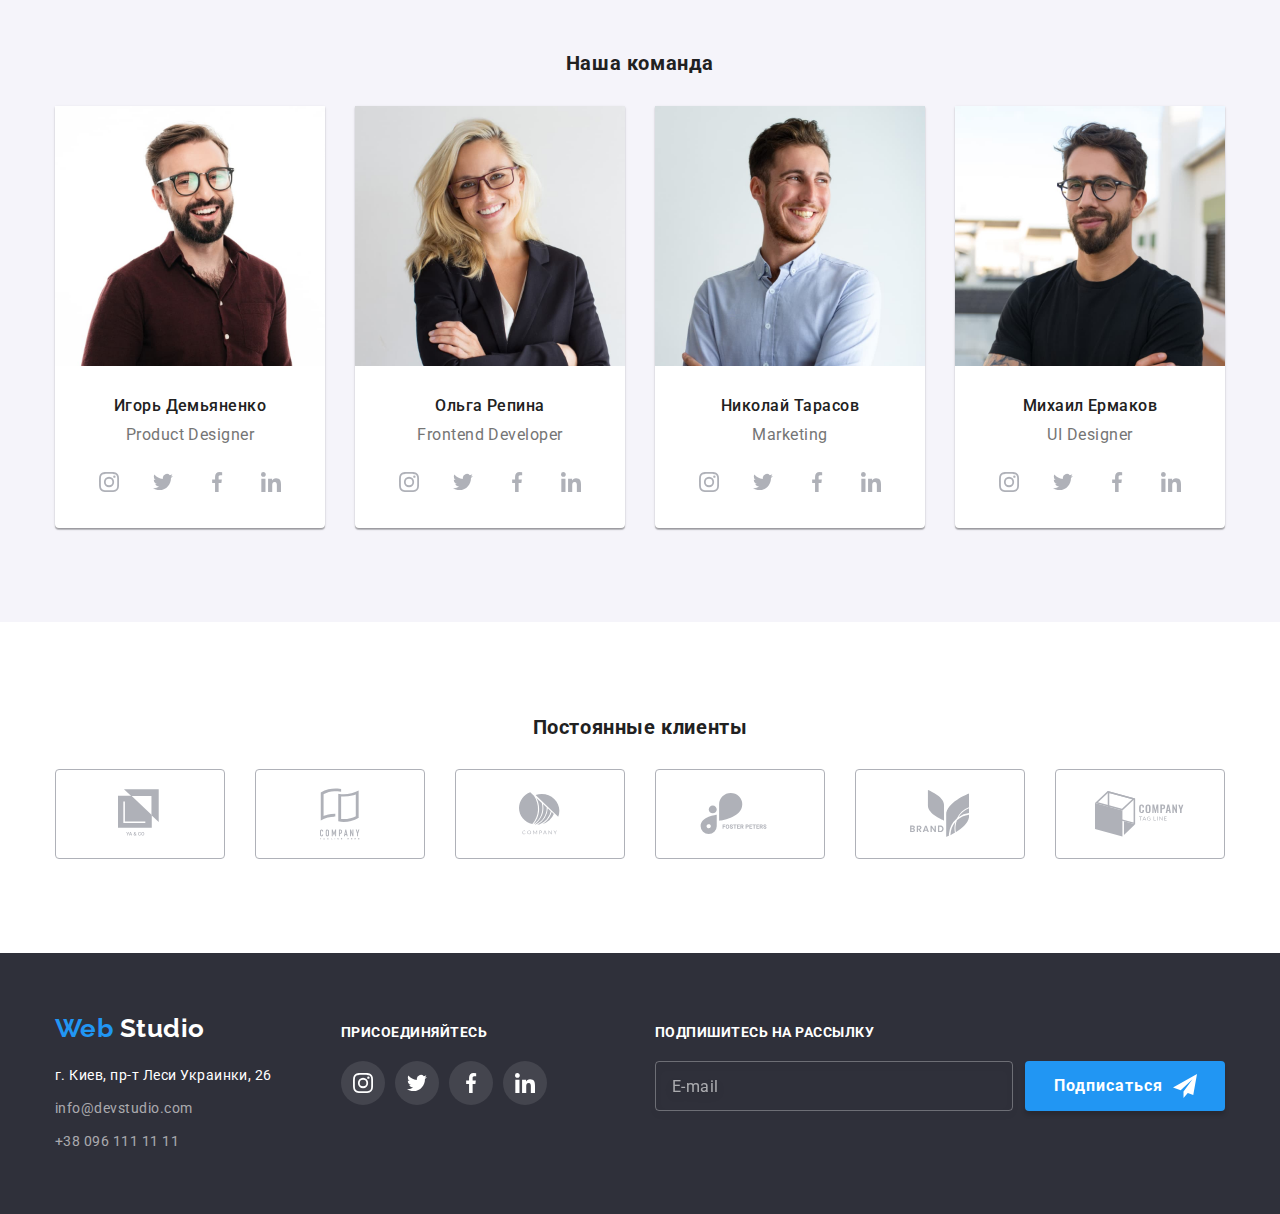
==== commit a9b8ade4: "1" ====
--- a/index.html
+++ b/index.html
@@ -418,7 +418,7 @@
 
                             <input class="form-input-mail" type="text" id="mail" placeholder="E-mail" />
                         </div>
-                        <button type="button" class="btn-footer">
+                        <button type="submit" class="btn-footer">
                             Подписаться<svg class="icon-logo-thumb" width="24" height="24">
                                 <use xlink:href="./images/symbol-defs.svg#icon-icon-send" />
                             </svg>
--- a/css/modal.css
+++ b/css/modal.css
@@ -38,6 +38,8 @@
 /* Заполнение модалки */
 
 .btn-modal {
+    outline: none;
+    
     position: absolute;
     top: 8px;
     right: 8px;
@@ -102,6 +104,67 @@
 }
 
 
+.form-input-mail::-webkit-input-placeholder {
+    font-family: Roboto;
+    font-style: normal;
+    font-weight: normal;
+    font-size: 16px;
+    line-height: 20px;
+    /* identical to box height, or 125% */
+
+    display: flex;
+    align-items: center;
+    letter-spacing: 0.03em;
+
+    color: rgba(255, 255, 255, 0.6);
+}
+
+.form-input-mail::-moz-placeholder {
+    font-family: Roboto;
+    font-style: normal;
+    font-weight: normal;
+    font-size: 16px;
+    line-height: 20px;
+    /* identical to box height, or 125% */
+
+    display: flex;
+    align-items: center;
+    letter-spacing: 0.03em;
+
+    color: rgba(255, 255, 255, 0.6);
+}
+
+.form-input-mail:-moz-placeholder {
+    font-family: Roboto;
+    font-style: normal;
+    font-weight: normal;
+    font-size: 16px;
+    line-height: 20px;
+    /* identical to box height, or 125% */
+
+    display: flex;
+    align-items: center;
+    letter-spacing: 0.03em;
+
+    color: rgba(255, 255, 255, 0.6);
+}
+
+.form-input-mail:-ms-input-placeholder {
+    font-family: Roboto;
+    font-style: normal;
+    font-weight: normal;
+    font-size: 16px;
+    line-height: 20px;
+    /* identical to box height, or 125% */
+
+    display: flex;
+    align-items: center;
+    letter-spacing: 0.03em;
+
+    color: rgba(255, 255, 255, 0.6);
+}
+
+
 ::-webkit-input-placeholder {
     font-family: Roboto;
     font-style: normal;
@@ -156,9 +219,6 @@
     outline: none;
 }
 
-
-
-
 .text-dec-label {
     position: absolute;
     font-family: Roboto;
@@ -172,7 +232,6 @@
     top: -4px;
 }
 
-
 .accept-text-desc {
     display: inline;
     font-family: Roboto;
@@ -185,10 +244,8 @@
     color: var(--accept-color);
 }
 
-
 .confirmation {
     justify-content: center;
-
     display: flex;
     align-items: center;
 }
@@ -230,13 +287,30 @@
     position: relative;
 }
 
+.icon-form-input {
+    fill: currentColor;
+}
+
 .contact-form-text:hover {
     border-color: #2196F3;
 }
 
-.modal-form-field:hover .icon-form-input {
-    fill: #2196F3;
-}
+.contact-form-text:focus {
+    border-color: #2196F3;
+}
+
+.modal-form-field:hover {
+    color: #2196F3;
+}
+
+.modal-form-field:focus {
+    color: #2196F3;
+}
+
+
+
+
+
 
 .confirmation::before {
     content: "";
